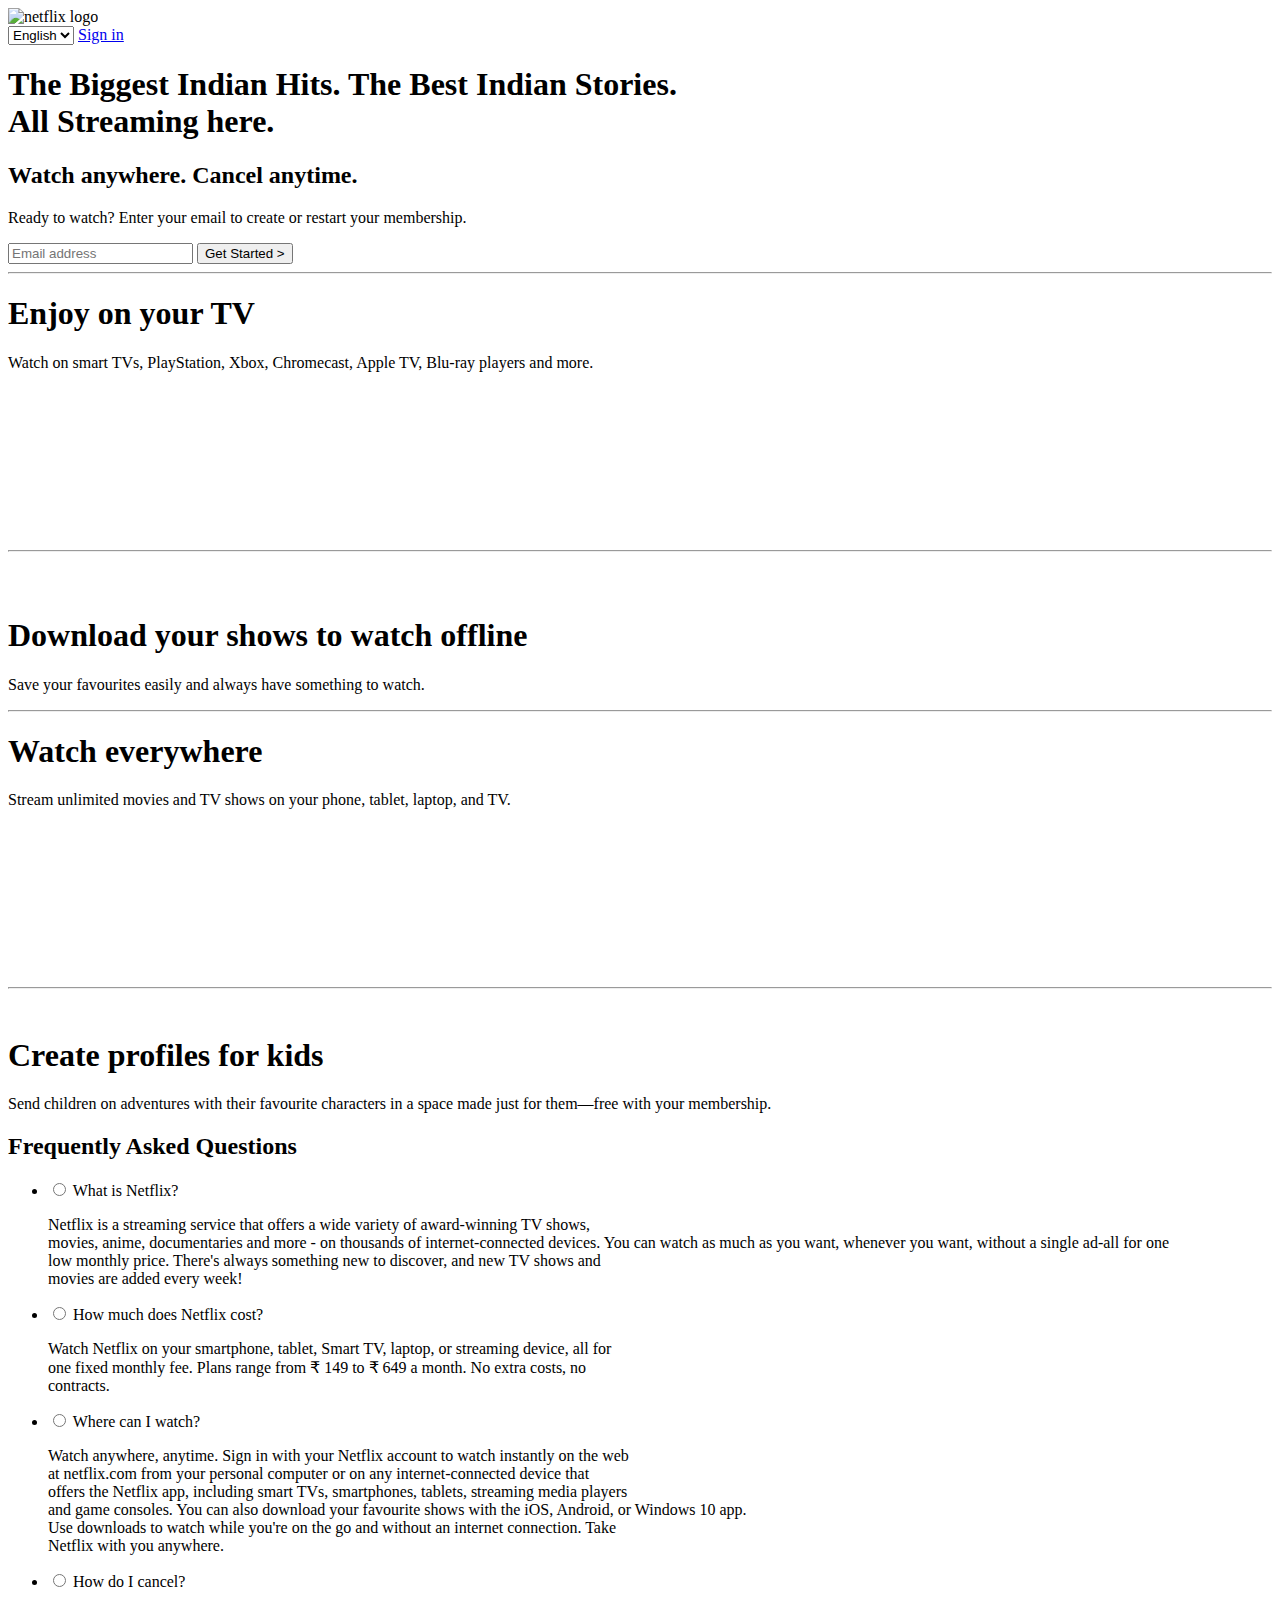
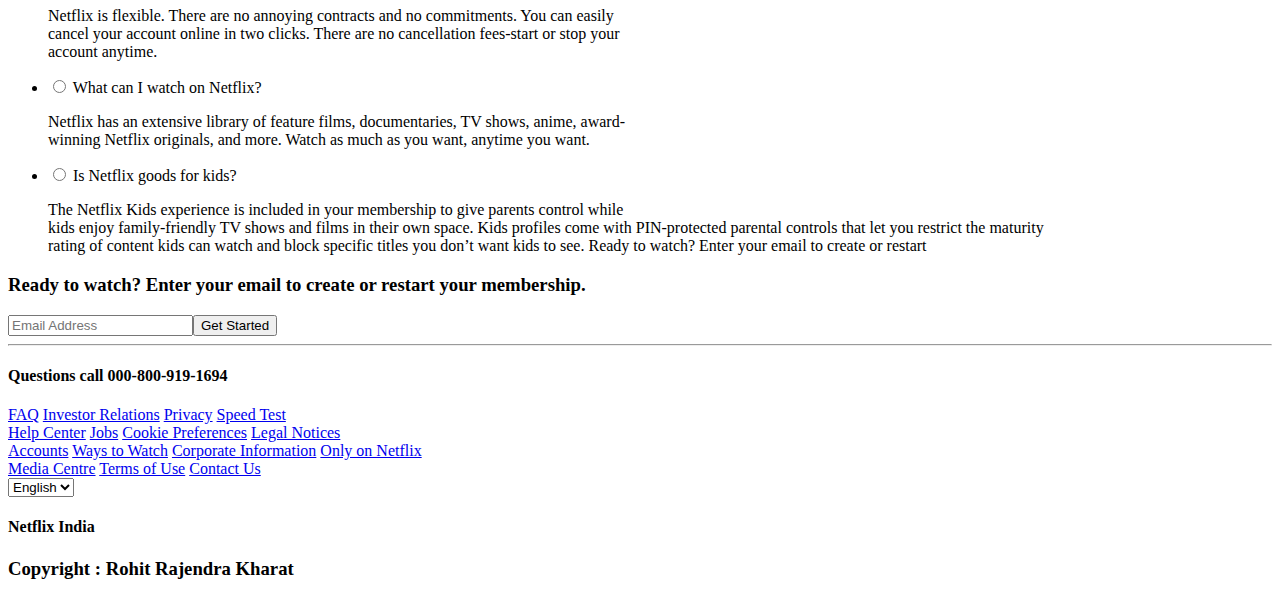
==== index.html @ eaaa38ab "Added index.html" ====
<!DOCTYPE html>
<html lang="en">

<head>
    <meta charset="UTF-8">
    <meta name="viewport" content="width=device-width, initial-scale=1.0">
    <title>Netflix India - Watch TV Shows Online, Watch Movies Online</title>
    <link rel="stylesheet" href="style.css">
    <link rel="shortcut icon" href="./assets/netflix h logo.ico" type="image/x-icon">
    <link href="https://fonts.googleapis.com/css2?family=Source+Sans+3:wght@300&display=swap" rel="stylesheet">
    <script src="https://kit.fontawesome.com/f6a7e81dc6.js" crossorigin="anonymous"></script>
</head>

<body>


    <section id="bg">
    <header>
        <div id="left">
            <!-- <img src="./Images/logo netflix.png" alt=""> -->
            <img src="assets/logo netflix.png" alt="netflix logo">
        </div>
        <div id="right">
            <select name="" id="select">
                <option value="">English</option>
                <option value="">हिन्दी</option>
            </select>
            <!-- <button type="button">Sign in</button> -->
            <a href="signin.html">Sign in</a> 
        </div>
    </header>

    <section id="head">
        <h1>The Biggest Indian Hits. The Best Indian Stories. <br>All Streaming here.</h1>
        <h2>Watch anywhere. Cancel anytime.</h2>
        <p>Ready to watch? Enter your email to create or restart your membership.</p>
        <div id="head1">
            <input type="email" id="one" placeholder="Email address">
            <button>Get Started ></button>
        </div>
    </section>
</section>

    <hr id="hr1">


    <!-- <hr> -->
    <section id="black">

    </section>
        <section id="tv">
            <div id="tvleft">
                <h1>Enjoy on your TV</h1>
                <p>Watch on smart TVs, PlayStation, Xbox, Chromecast, Apple TV, Blu-ray players and more.</p>
            </div>
            <div id="tvright">
                <!-- <img src="./Images/tv1.png" alt=""> -->
                <img src="assets/tv1.png" alt="">
                <!-- <video src="./video/video-tv-in-0819.m4v" autoplay muted loop></video> -->
                <video src="assets/video-tv-in-0819.m4v" autoplay muted loop></video>
            </div>
        </section>

        <hr id="section1">

        <section id="mobile">
            <div id="mobileright">
            <!-- <img src="./Images/img section 2.jpg" alt=""> -->
            <img src="assets/img section 2.jpg" alt="">
            <div id="stranger">
            <img src="" alt="">
        </div>
        </div>
        <div id="mobileleft">
            <h1>Download your shows to watch offline</h1>
            <p>Save your favourites easily and always have something to watch.</p>

        </div>
        </section>

        <hr id="section2">

        <section id="tv2">
            <div id="tv2left">
                <h1>Watch everywhere</h1>
                <p>Stream unlimited movies and TV shows on your phone, tablet, laptop, and TV.</p>
            </div>
            <div id="tv2right">
                <!-- <img src="./Images/tv2.png" alt=""> -->
                <img src="assets/tv2.png" alt="">
                <!-- <video src="./video/v2.m4v" autoplay muted loop></video> -->
                <video src="assets/v2.m4v" autoplay muted loop></video>
            </div>
        </section>

        <hr>

        <section id="child">
            <div id="childright">
            <!-- <img src="./Images/child img.png" alt=""> -->
            <img src="assets/child img.png" alt="">
            <!-- <div id="">
            <img src="" alt="">
        </div> -->
        </div>
        <div id="childleft">
            <h1>Create profiles for kids</h1>
            <p>Send children on adventures with their favourite characters in a space made just for them—free with your membership.</p>

        </div>
        </section>

        <!-- ------------------- -->

        <section id="questions">
            <h2>Frequently Asked Questions</h2>
            <ul>
                <li>
                    <input type="radio" name="accordian" id="first">
                    <label for="first">What is Netflix?</label>
                    <div class="content">
                        <p>
                            Netflix is a streaming service that offers a wide variety of award-winning TV shows, <br> 
                            movies, anime, documentaries and more - on thousands of internet-connected devices.
    
                            You can watch as much as you want, whenever you want, without a single ad-all for one <br>
                            low monthly price. There's always something new to discover, and new TV shows and <br>
                            movies are added every week!
                        </p>
    
                    </div>
                </li>
                <li>
                    <input type="radio" name="accordian" id="second">
                    <label for="second">How much does Netflix cost?</label>
                    <div class="content">
                        <p>
                            Watch Netflix on your smartphone, tablet, Smart TV, laptop, or streaming device, all for <br>
                            one fixed monthly fee. Plans range from ₹ 149 to ₹ 649 a month. No extra costs, no <br>
                            contracts.
                        </p>
    
                    </div>
                </li>
                <li>
                    <input type="radio" name="accordian" id="third">
                    <label for="third">Where can I watch?</label>
                    <div class="content">
                        <p>
                            Watch anywhere, anytime. Sign in with your Netflix account to watch instantly on the web <br>
                            at netflix.com from your personal computer or on any internet-connected device that <br>
                            offers the Netflix app, including smart TVs, smartphones, tablets, streaming media players <br>
                            and game consoles.
    
                            You can also download your favourite shows with the iOS, Android, or Windows 10 app. <br>
                            Use downloads to watch while you're on the go and without an internet connection. Take <br>
                            Netflix with you anywhere.
                        </p>
    
                    </div>
                </li>
                <li>
                    <input type="radio" name="accordian" id="fourth">
                    <label for="fourth">How do I cancel?</label>
                    <div class="content">
                        <p>
                            Netflix is flexible. There are no annoying contracts and no commitments. You can easily <br>
                            cancel your account online in two clicks. There are no cancellation fees-start or stop your <br>
                            account anytime.
                        </p>
    
                    </div>
                </li>
                <li>
                    <input type="radio" name="accordian" id="fiveth">
                    <label for="fiveth">What can I watch on Netflix?</label>
                    <div class="content">
                        <p>
                            Netflix has an extensive library of feature films, documentaries, TV shows, anime, award- <br>
                            winning Netflix originals, and more. Watch as much as you want, anytime you want.
                        </p>
    
                    </div>
                </li>
                <li>
                    <input type="radio" name="accordian" id="sixeth">
                    <label for="sixeth">Is Netflix goods for kids?</label>
                    <div class="content">
                        <p>
                            The Netflix Kids experience is included in your membership to give parents control while <br>
                            kids enjoy family-friendly TV shows and films in their own space.
    
                            Kids profiles come with PIN-protected parental controls that let you restrict the maturity <br>
                            rating of content kids can watch and block specific titles you don’t want kids to see.
                            Ready to watch? Enter your email to create or restart
                        </p>
    
                    </div>
                </li>
            </ul>
            <h3>Ready to watch? Enter your email to create or restart your membership.</h3>
            <div id="head1">
                <input type="email" placeholder="Email Address" id="email"><button type="button" id="finish">Get Started</button>
            </div>
    
        </section><hr>
    
        <footer id="end">
            <h4>Questions call 000-800-919-1694</h4>
            <div class="row">
                <div class="col">
                    <a href="faq.html">FAQ</a>
                    <a href="#">Investor Relations</a>
                    <a href="#">Privacy</a>
                    <a href="#">Speed Test</a>
                </div>
                <div class="col">
                    <a href="#">Help Center</a>
                    <a href="#">Jobs</a>
                    <a href="#">Cookie Preferences</a>
                    <a href="#">Legal Notices</a>
                </div>
                <div class="col">
                    <a href="#">Accounts</a>
                    <a href="#">Ways to Watch</a>
                    <a href="#">Corporate Information</a>
                    <a href="#">Only on Netflix</a>
                </div>
                <div class="col">
                    <a href="#">Media Centre</a>
                    <a href="#">Terms of Use</a>
                    <a href="#">Contact Us</a>
                </div>
            </div>
            <select name="" id="select">
                <option value="">English</option>
                <option value="">हिन्दी</option>   
            </select>
            <h4>Netflix India</h4>
            <h3>Copyright : Rohit Rajendra Kharat</h3>
</body>

</html>
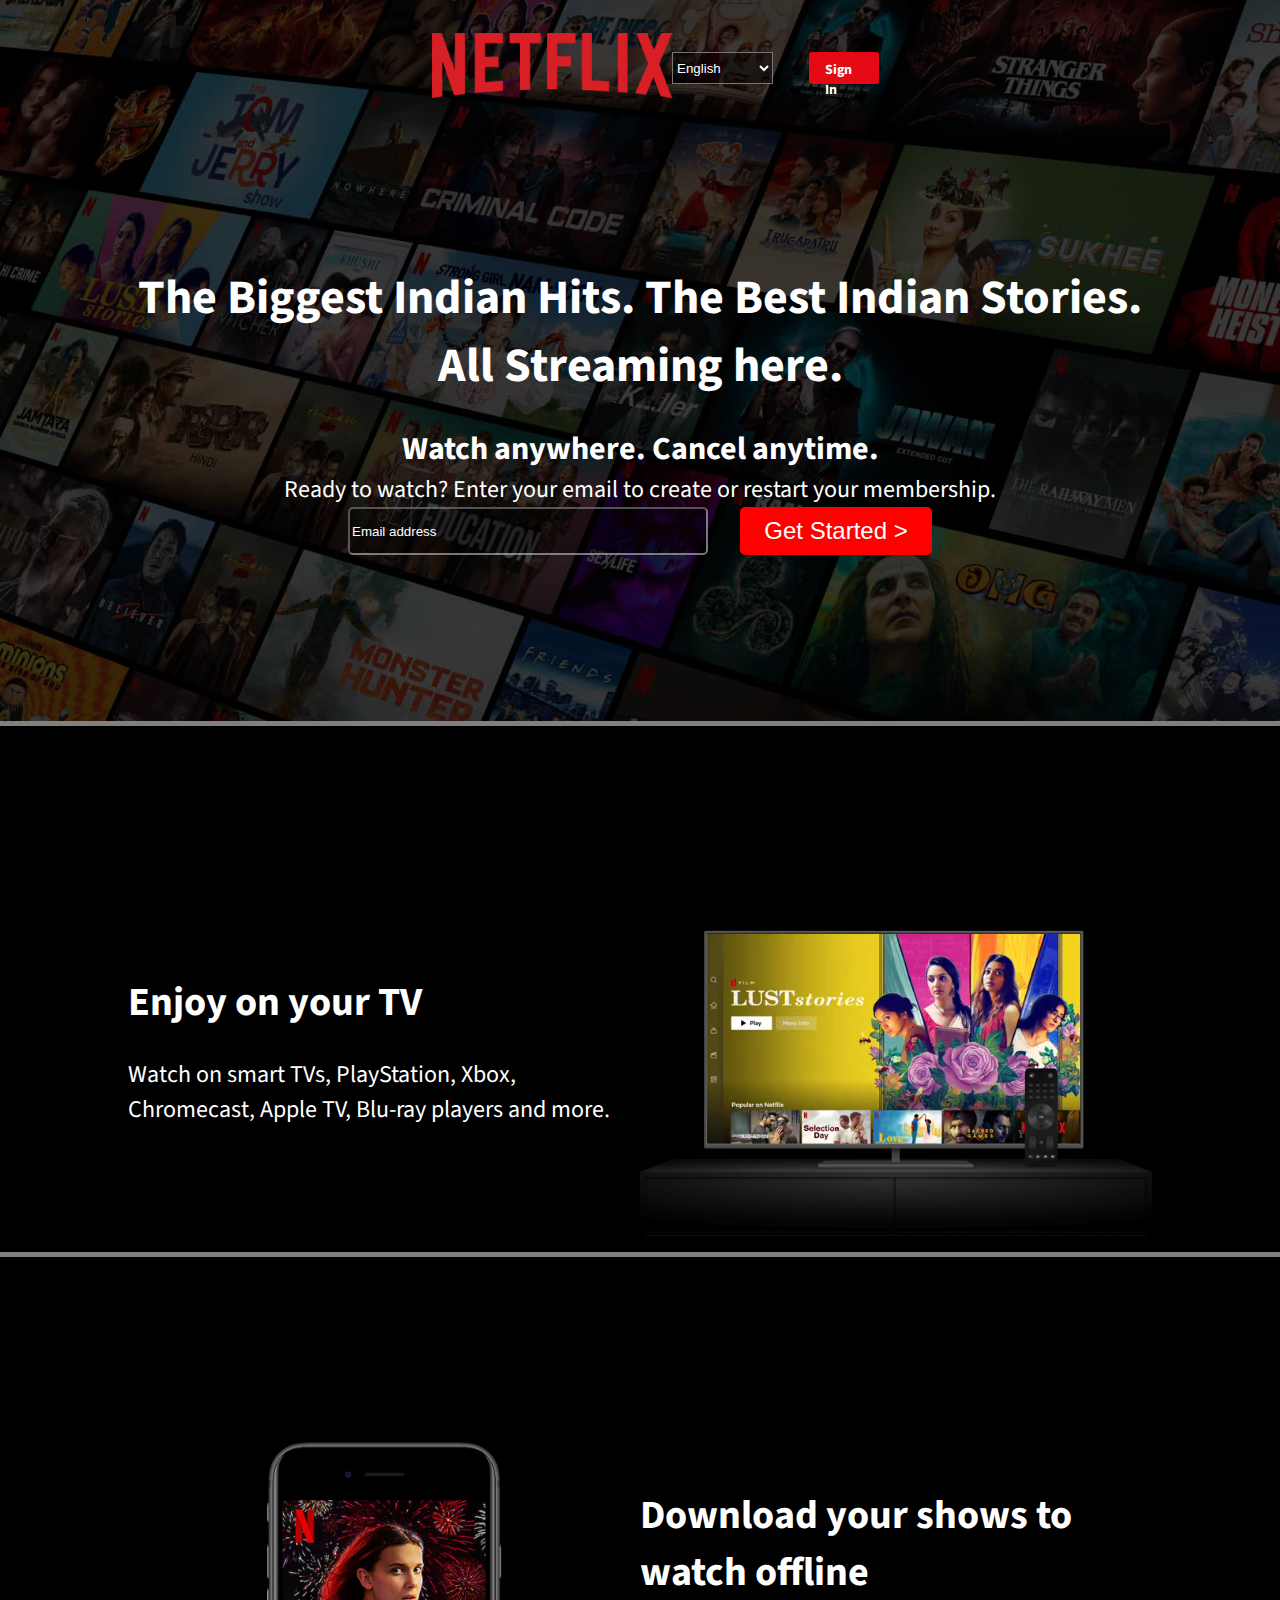
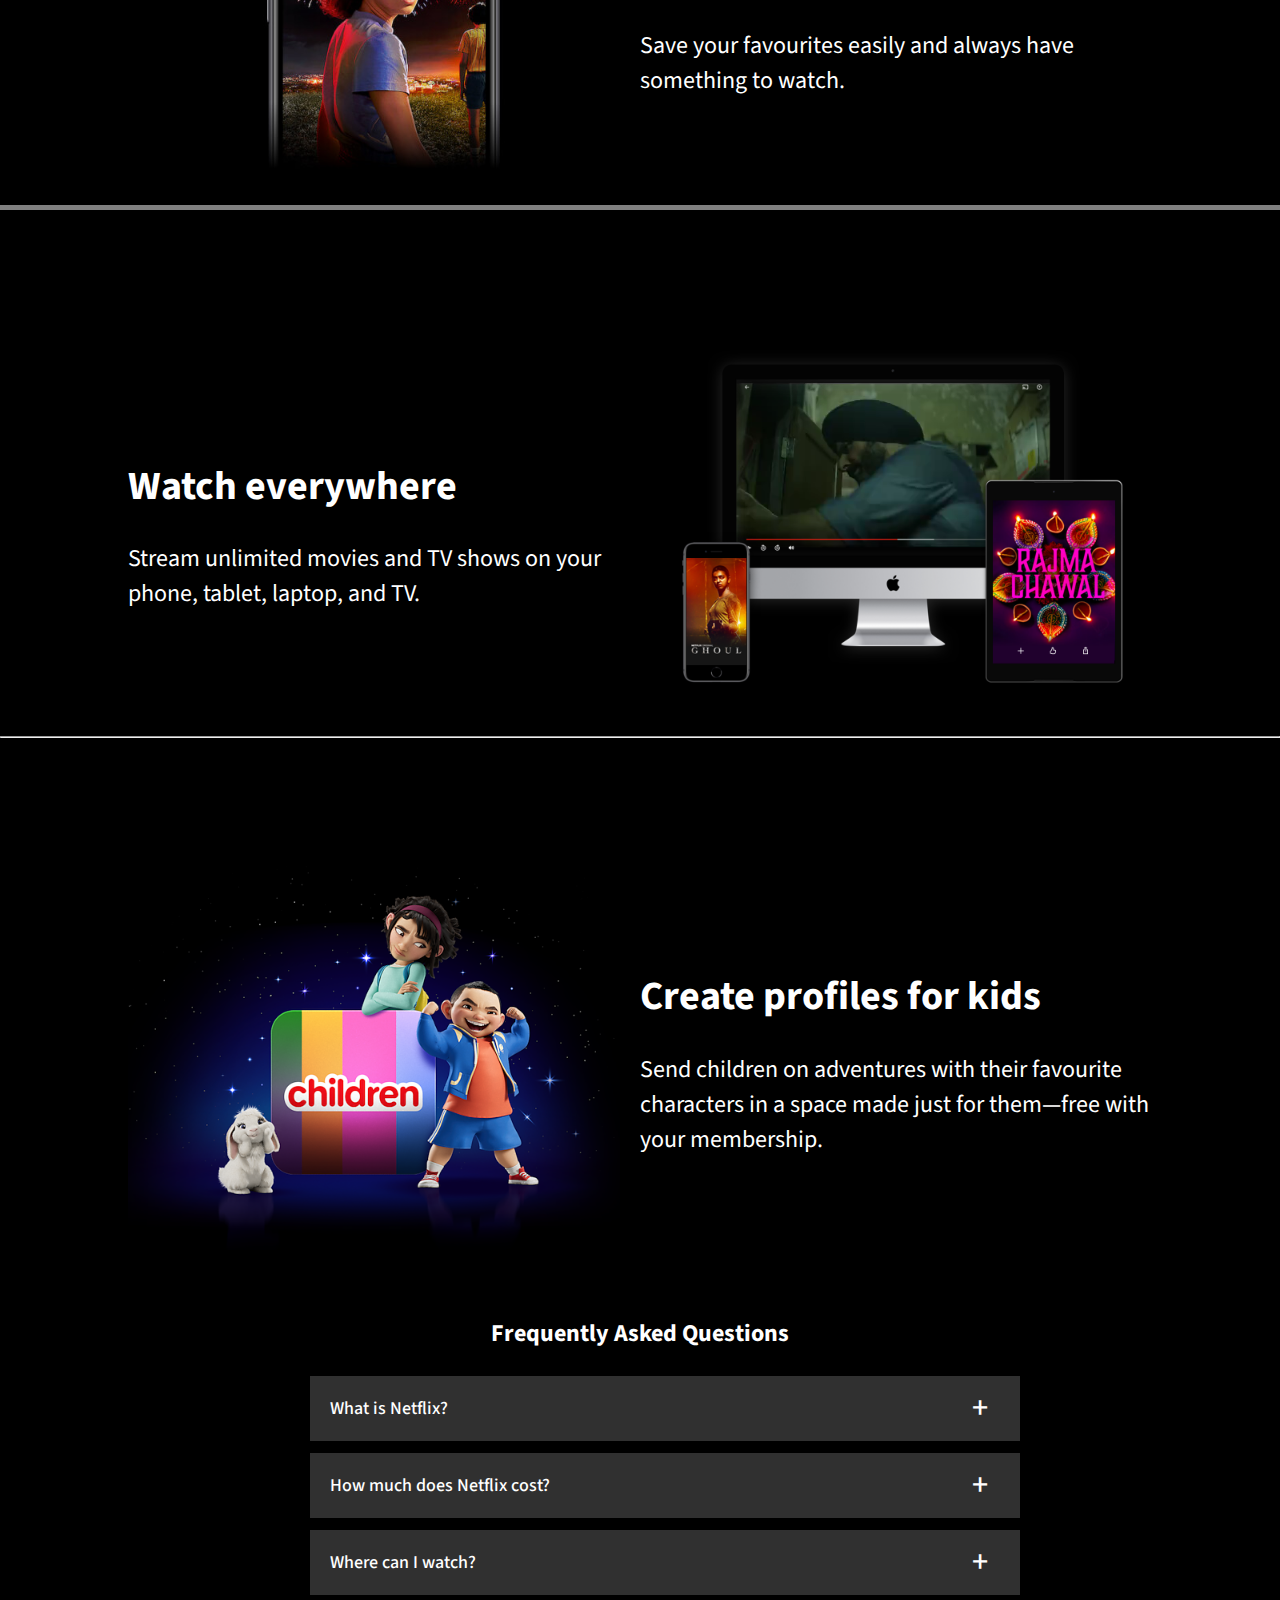
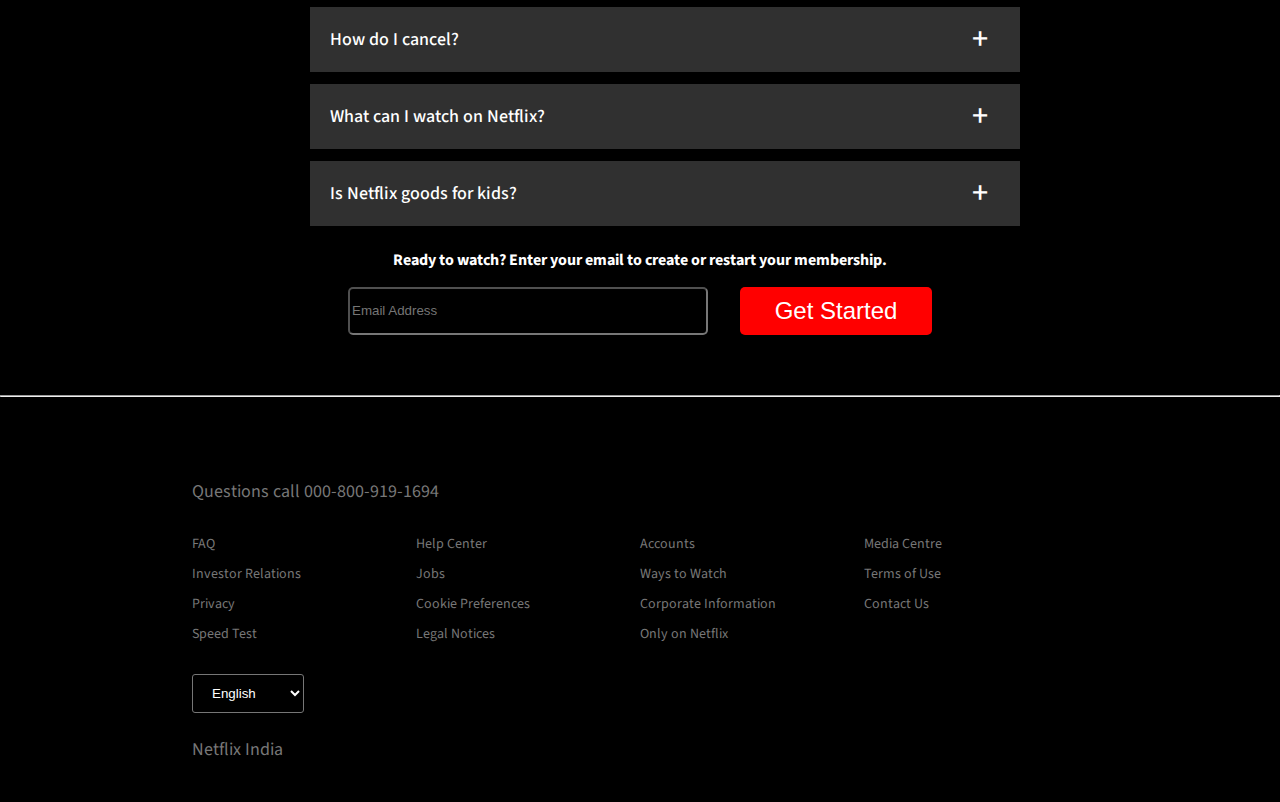
==== commit 9afe80da: "Update index.html" ====
--- a/index.html
+++ b/index.html
@@ -237,7 +237,6 @@
                 <option value="">हिन्दी</option>   
             </select>
             <h4>Netflix India</h4>
-            <h3>Copyright : Rohit Rajendra Kharat</h3>
 </body>
 
-</html>+</html>
--- a/style.css
+++ b/style.css
@@ -0,0 +1,444 @@
+body{
+    margin: 0;
+    padding: 0;
+    font-family: 'Source Sans 3', sans-serif;
+    /* background-image: url(./Images/bg1\ netflix.jpg) ;
+    background-repeat: no-repeat;
+    background-size: 100%;  */
+    background-color: black;
+    height: 100vh;
+}
+
+#hr1{
+    margin: 0;
+    height: 5px;
+    background-color: grey;
+    border: none;
+}
+
+#bg{
+    margin: 0;
+    padding: 0;
+    padding-top: 1px;
+    /* background-image: url(./Images/bg1\ netflix.jpg); */
+    /* background-image: linear-gradient(rgba(0,0,0,0.7),rgba(0,0,0,0.7)),url(Images/bg1\ netflix.jpg); */
+    background-image: linear-gradient(rgba(0,0,0,0.7),rgba(0,0,0,0.7)),url(assets/bg1\ netflix.jpg);
+    background-repeat: no-repeat;
+    background-size: cover; 
+    width: 100%;
+    height: 80vh;
+}
+
+/* hr{
+    background-color: black;
+    height: 5rem;
+} */
+
+header{
+    margin: 2rem;
+    /* padding: 0; */
+    display: flex;
+    justify-content: space-between;
+    align-items: center;
+    padding: 0px 25rem;
+}
+
+#left img{
+    width: 15rem;
+}
+
+#right{
+    display: flex;
+    height: 2rem;
+    border-radius: 5px;
+    /* font-size: 2rem; */
+    /* background-color: rgba(0, 0, 0, 0.445); */
+    /* color: white; */
+    gap: 1rem;
+}
+
+#select{
+    width: 7rem;
+    background-color: rgba(0, 0, 0, 0.452);
+    color: white;
+}
+
+/* #right button{
+    background-color: red;
+    color: white;
+    border-radius: 5px;
+    border: none;
+    font-size: 1rem;
+    width: 5rem;
+} */
+
+#right a{
+    display: inline-block;
+    font-size: 14px;
+    font-weight: 700;
+    text-transform: capitalize;
+    background-color: #e50914;
+    color: #fff;
+    text-decoration: none;
+    padding: 8px 16px;
+    border-radius: 3px;
+    margin-left: 20px;
+}
+
+#head{
+    text-align: center;
+    margin-top: 10rem;
+}
+
+#head h1{
+    color: white;
+    font-size: 3rem;
+    margin-top: 0;
+    margin-bottom: 0;
+    /* width: 4rem; */
+}
+
+#head h2{
+    color: white;
+    font-size: 2rem;
+    margin-bottom: 0;
+}
+
+#head p{
+    color: white;
+    font-size: 1.5rem;
+    margin-top: 0;
+    margin-bottom: 0;
+}
+
+#head1{
+    display: flex;
+    justify-content: center;
+    height: 3rem;
+    gap: 2rem;
+}
+
+#head1 input{
+    background-color: rgba(0, 0, 0, 0.411);
+    border-color: rgba(255, 255, 255, 0.466);
+    width: 22rem;
+    border-radius: 5px;
+    color: white;
+}
+
+#one::placeholder{
+    color: white;
+}
+
+#head1 button{
+    width: 12rem;
+    background-color: red;
+    color: white;
+    border-radius: 5px;
+    border: none;
+    font-size: 1.5rem;
+}
+
+#tv{
+    background-color: black;
+    width: 80%;
+    margin: auto;
+    display: flex;
+    align-items: center;
+    color: white;
+    margin-top: 10%;
+    
+    
+}
+
+#tvleft{
+    width: 50%;
+}
+
+#tvleft h1{
+    font-size: 2.5rem;
+}
+
+#tvleft p{
+    font-size: 1.5rem;
+}
+
+#tvright{
+    width: 50%;
+    position: relative;
+}
+
+#tvright img{
+    width: 100%;
+    z-index: 2;
+    position: relative;
+}
+
+#tvright video{
+    position: absolute;
+    left: 12.3%;
+    top: 20%;
+    width: 74%;
+    z-index: 1;
+}
+
+
+
+
+#mobile{
+    background-color: black;
+    width: 80%;
+    margin: auto;
+    display: flex;
+    align-items: center;
+    color: white;
+    margin-top: 10%;
+}
+
+#mobileright{
+    width: 50%;
+}
+
+#mobileright{
+    width: 50%;
+    position: relative;
+}
+
+#mobileright img{
+    width: 100%;
+    z-index: 2;
+    position: relative;
+}
+
+#mobileleft{
+    width: 50%;
+}
+
+#mobileleft h1{
+    font-size: 2.5rem;
+}
+
+#mobileleft p{
+    font-size: 1.5rem;
+}
+
+
+
+
+#tv2{
+    background-color: black;
+    width: 80%;
+    margin: auto;
+    display: flex;
+    align-items: center;
+    color: white;
+    margin-top: 10%;
+    
+    
+}
+
+#tv2left{
+    width: 50%;
+}
+
+#tv2left h1{
+    font-size: 2.5rem;
+}
+
+#tv2left p{
+    font-size: 1.5rem;
+}
+
+#tv2right{
+    width: 50%;
+    position: relative;
+}
+
+#tv2right img{
+    width: 100%;
+    z-index: 2;
+    position: relative;
+}
+
+#tv2right video{
+    position: absolute;
+    left: 18.3%;
+    top: 9%;
+    width: 64%;
+    z-index: 1;
+}
+
+#section1{
+    height: 5px;
+    background-color: grey;
+    border: none;
+}
+
+#section2{
+    height: 5px;
+    background-color: grey;
+    border: none;
+}
+
+
+
+
+
+
+#child{
+    background-color: black;
+    width: 80%;
+    margin: auto;
+    display: flex;
+    align-items: center;
+    color: white;
+    margin-top: 10%;
+}
+
+#childright{
+    width: 50%;
+}
+
+#childright{
+    width: 50%;
+    position: relative;
+}
+
+#childright img{
+    width: 100%;
+    z-index: 2;
+    position: relative;
+}
+
+#childleft{
+    width: 50%;
+}
+
+#childleft h1{
+    font-size: 2.5rem;
+}
+
+#childleft p{
+    font-size: 1.5rem;
+}
+
+
+
+
+
+/* ------------------------------------------------------------ */
+
+#questions{
+    margin: 60px auto;
+    width: 100%;
+    max-width: 750px;
+    color: white;
+}
+h2{
+    text-align: center;
+}
+li{
+    list-style-type: none;
+    width: 100%;
+    padding: 5px;
+}
+label{
+    display: flex;
+    align-items: center;
+    padding: 20px;
+    font-size: 18px;
+    font-weight: 500;
+    background: #303030;
+    margin-bottom: 2px;
+    cursor: pointer;
+    position: relative;
+
+}
+label::after{
+    content: '+';
+    font-size: 2rem;
+    position: absolute;
+    right: 2rem;
+    transition: transform 0.5s;
+}
+input[type="radio"]{
+    display: none;
+}
+.content{
+    background: #303030;
+    text-align: left;
+    padding: 0 20px;
+    max-height: 0;
+    overflow: hidden;
+    transition: max-height 0.5s, padding 0.5s;
+}
+input[type="radio"]:checked + label + .content{
+    max-height: 600px;
+    padding: 20px 30px;
+} 
+input[type="radio"]:checked + label::after{
+    transform: rotate(135deg);
+}
+h3{
+    text-align: center;
+    font-size: 1rem;
+    justify-content: center;
+}
+#end{
+    padding: 50px 15% 10px;
+    color: #777;
+}
+#end h4{
+    font-size: 18px;
+    font-weight: 400;
+    margin-bottom: 30px;
+}
+#end .col{
+    flex-basis: 25%;
+    flex-grow: 1;
+    margin-bottom: 20px;
+}
+#end .col a{
+    display: block;
+    text-decoration: none;
+    color: #777;
+    font-size: 14px;
+    margin-bottom: 10px;
+
+}
+#end .row{
+    display: flex;
+}
+#end select{
+    padding: 10px 15px;
+    border-radius: 3px;
+}
+
+
+
+
+
+
+
+
+
+
+
+/* -------------------Mobile------------------------------- */
+
+@media (max-width:600px){
+    #tv{
+        width: 90%;
+        display: flex;
+        flex-direction: column;
+    }
+
+    #tvleft{
+        width: 100%;
+        text-align: center;
+    }
+
+    #tvright{
+        width: 100%;
+    }
+}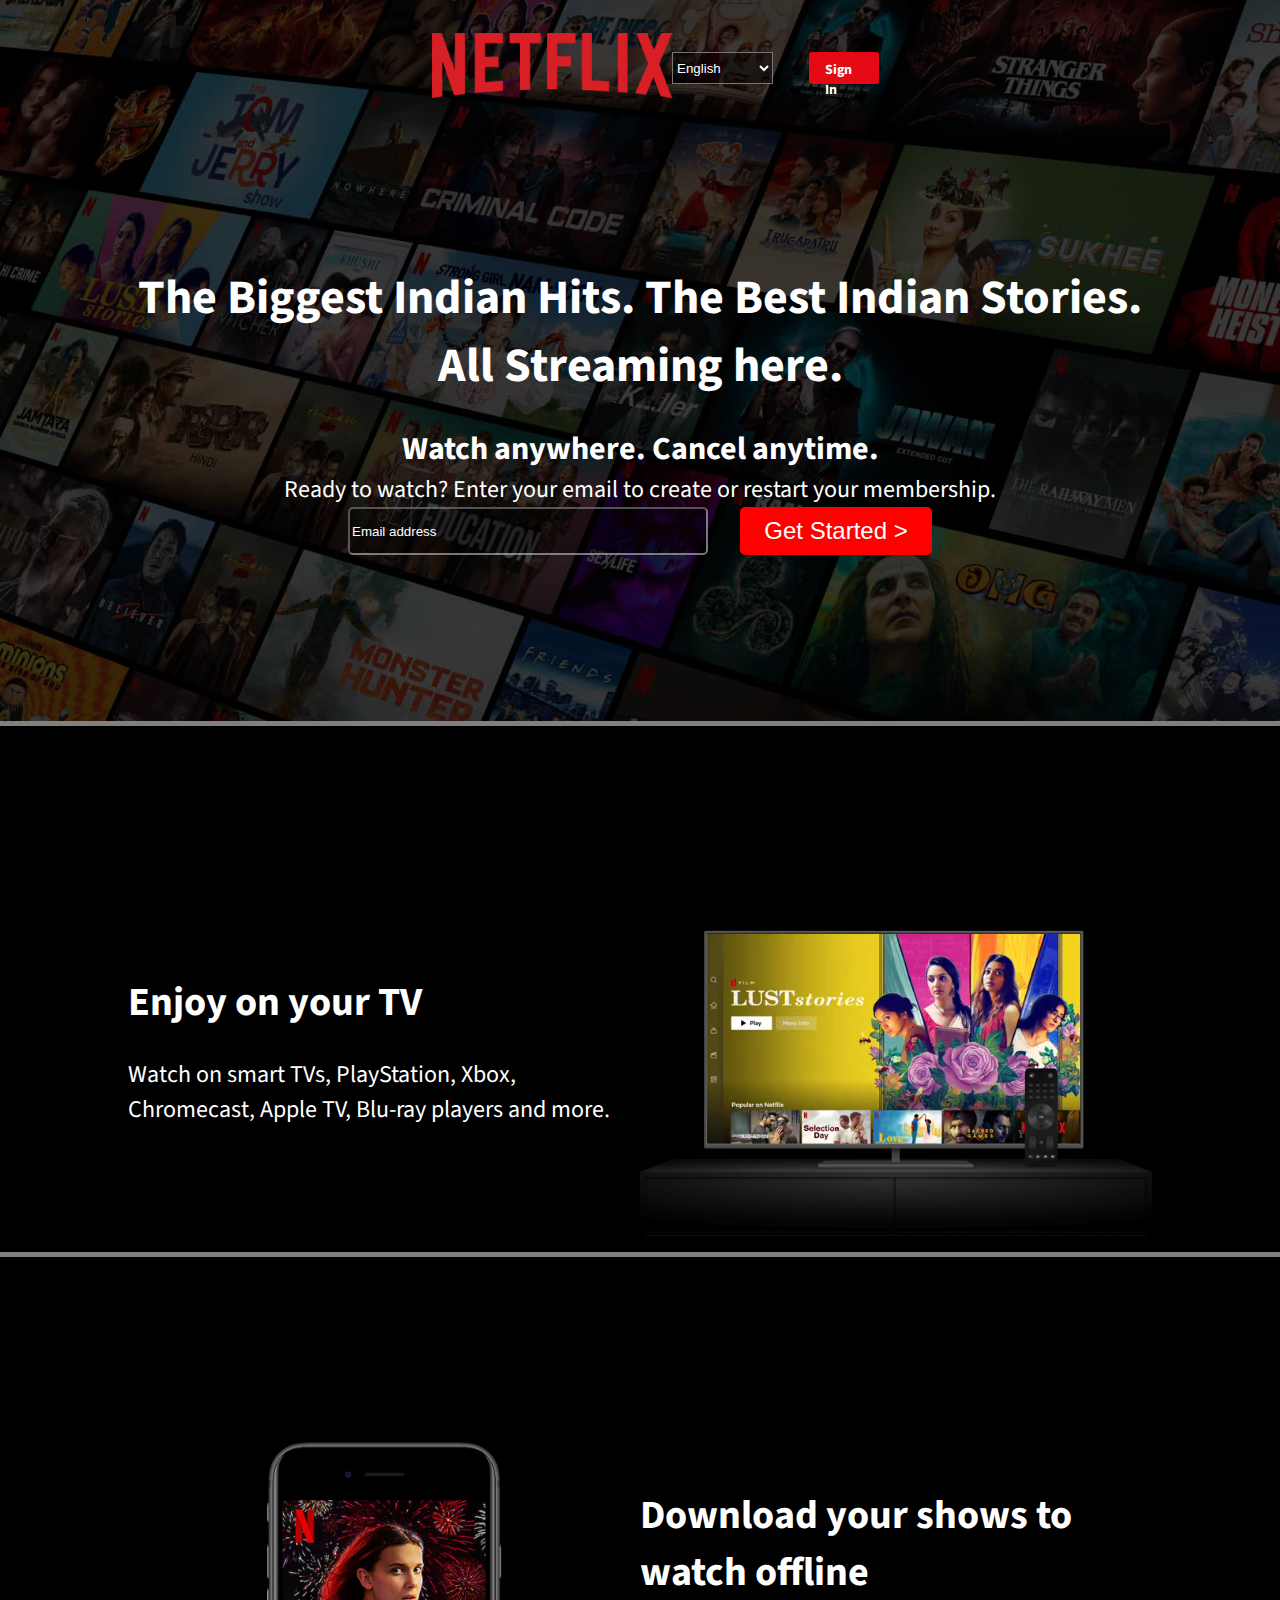
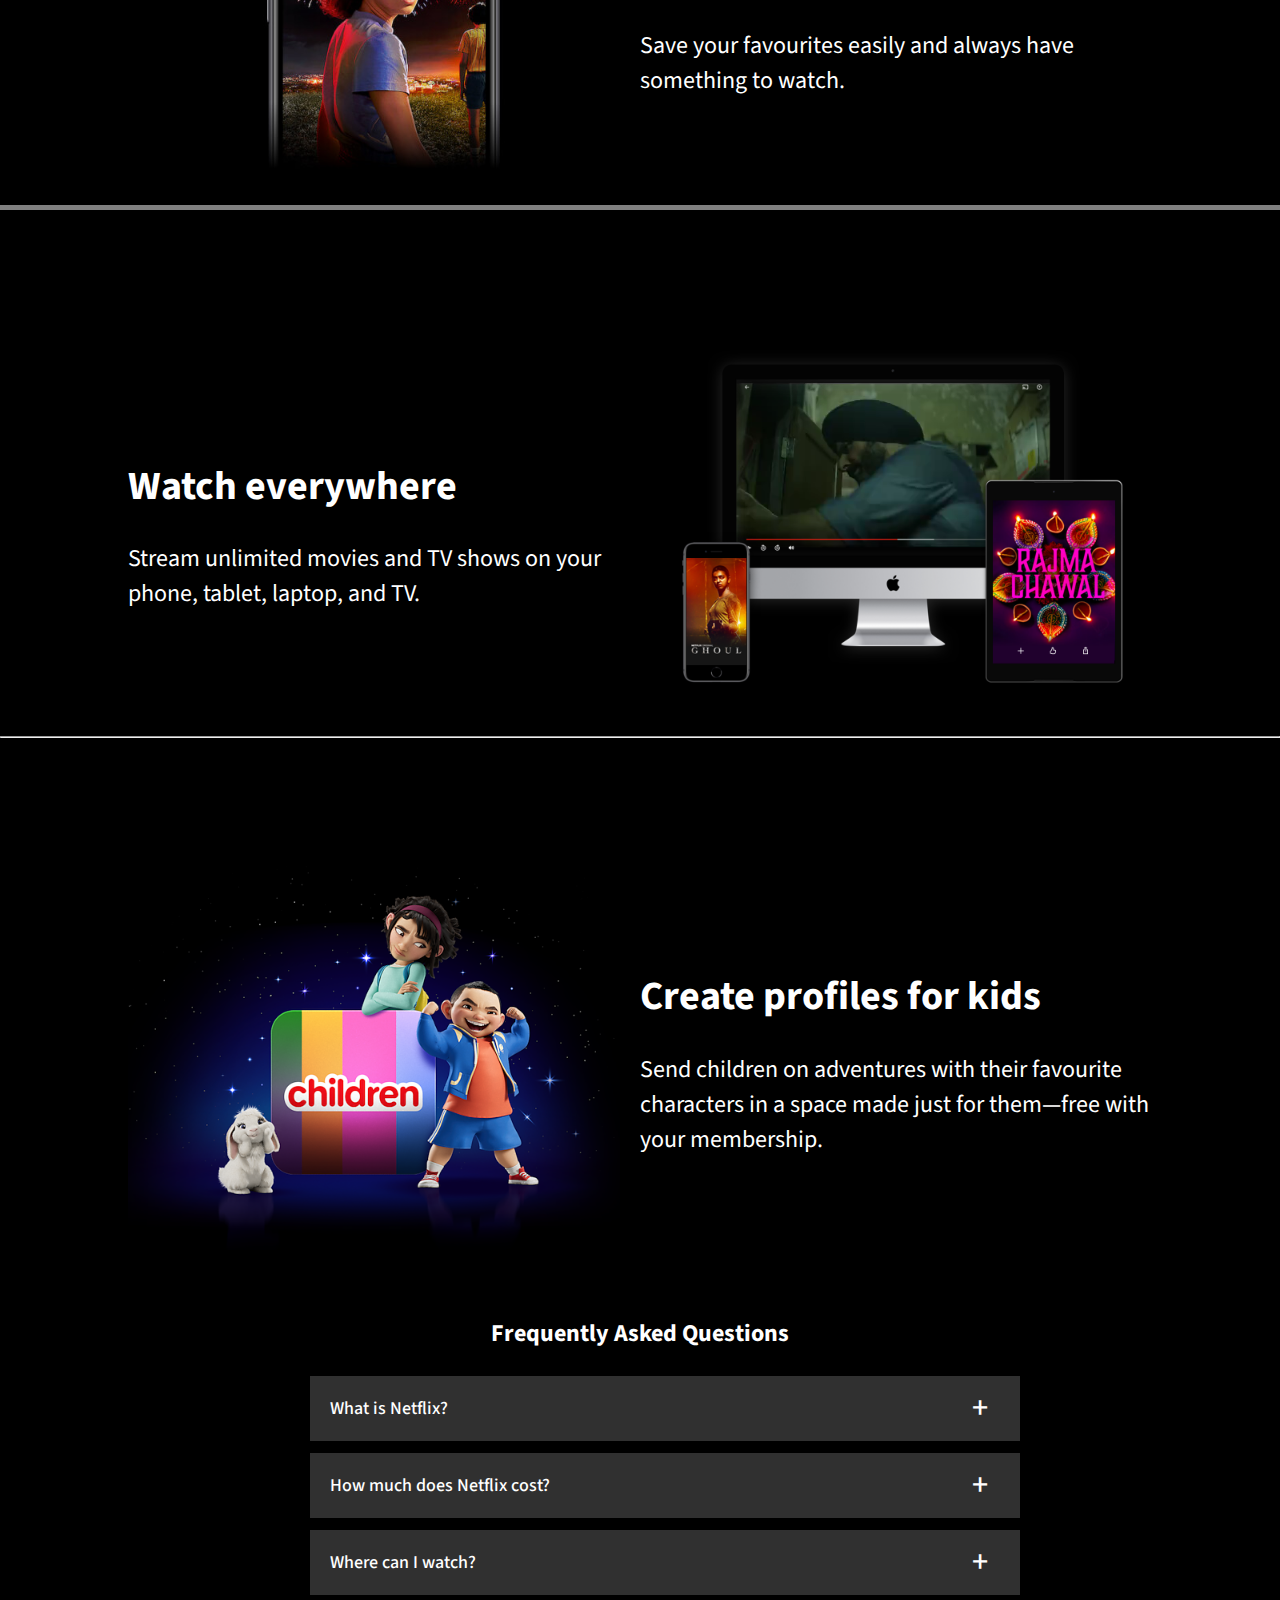
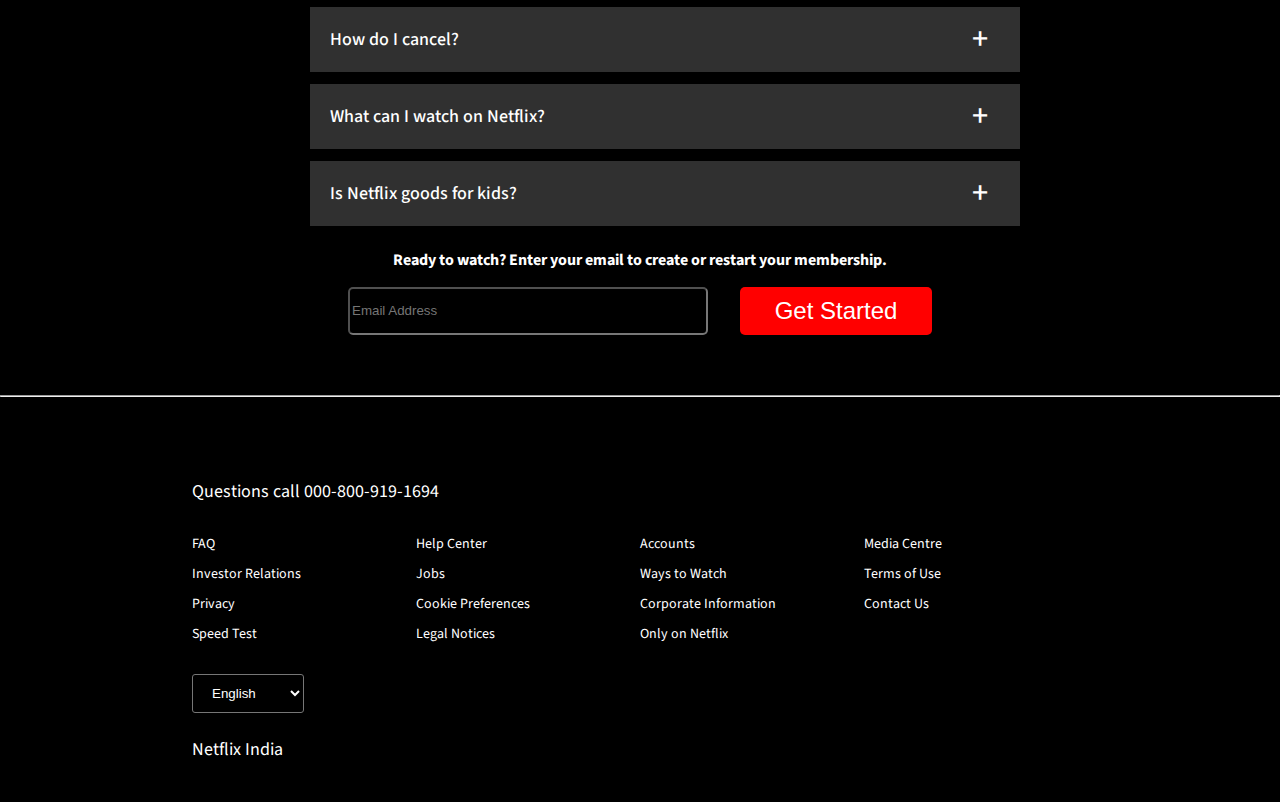
==== commit 569bbca8: "Update index.html" ====
--- a/index.html
+++ b/index.html
@@ -36,7 +36,8 @@
         <p>Ready to watch? Enter your email to create or restart your membership.</p>
         <div id="head1">
             <input type="email" id="one" placeholder="Email address">
-            <button>Get Started ></button>
+            <!-- <button>Get Started ></button> -->
+            <button><a href="getStarted.html" style="color: white; text-decoration: none;">Get Started ></a></button>
         </div>
     </section>
 </section>
@@ -209,27 +210,27 @@
             <h4>Questions call 000-800-919-1694</h4>
             <div class="row">
                 <div class="col">
-                    <a href="faq.html">FAQ</a>
-                    <a href="#">Investor Relations</a>
-                    <a href="#">Privacy</a>
-                    <a href="#">Speed Test</a>
-                </div>
-                <div class="col">
-                    <a href="#">Help Center</a>
-                    <a href="#">Jobs</a>
+                    <a href="https://help.netflix.com/en/node/412">FAQ</a>
+                    <a href="https://ir.netflix.net/ir-overview/profile/default.aspx">Investor Relations</a>
+                    <a href="https://help.netflix.com/legal/privacy">Privacy</a>
+                    <a href="https://fast.com/">Speed Test</a>
+                </div>
+                <div class="col">
+                    <a href="https://help.netflix.com/en">Help Center</a>
+                    <a href="https://jobs.netflix.com/">Jobs</a>
                     <a href="#">Cookie Preferences</a>
-                    <a href="#">Legal Notices</a>
-                </div>
-                <div class="col">
-                    <a href="#">Accounts</a>
-                    <a href="#">Ways to Watch</a>
-                    <a href="#">Corporate Information</a>
-                    <a href="#">Only on Netflix</a>
-                </div>
-                <div class="col">
-                    <a href="#">Media Centre</a>
-                    <a href="#">Terms of Use</a>
-                    <a href="#">Contact Us</a>
+                    <a href="https://help.netflix.com/legal/notices">Legal Notices</a>
+                </div>
+                <div class="col">
+                    <a href="https://www.netflix.com/login?nextpage=https%3A%2F%2Fwww.netflix.com%2Fyouraccount">Accounts</a>
+                    <a href="https://help.netflix.com/en/node/14361">Ways to Watch</a>
+                    <a href="https://help.netflix.com/en/node/134094">Corporate Information</a>
+                    <a href="https://www.netflix.com/in/browse/genre/839338">Only on Netflix</a>
+                </div>
+                <div class="col">
+                    <a href="https://media.netflix.com/en/">Media Centre</a>
+                    <a href="https://help.netflix.com/legal/termsofuse">Terms of Use</a>
+                    <a href="https://help.netflix.com/en/contactus">Contact Us</a>
                 </div>
             </div>
             <select name="" id="select">
--- a/style.css
+++ b/style.css
@@ -386,7 +386,7 @@
 }
 #end{
     padding: 50px 15% 10px;
-    color: #777;
+    color: white;
 }
 #end h4{
     font-size: 18px;
@@ -401,7 +401,7 @@
 #end .col a{
     display: block;
     text-decoration: none;
-    color: #777;
+    color: white;
     font-size: 14px;
     margin-bottom: 10px;
 
@@ -441,4 +441,4 @@
     #tvright{
         width: 100%;
     }
-}+}
